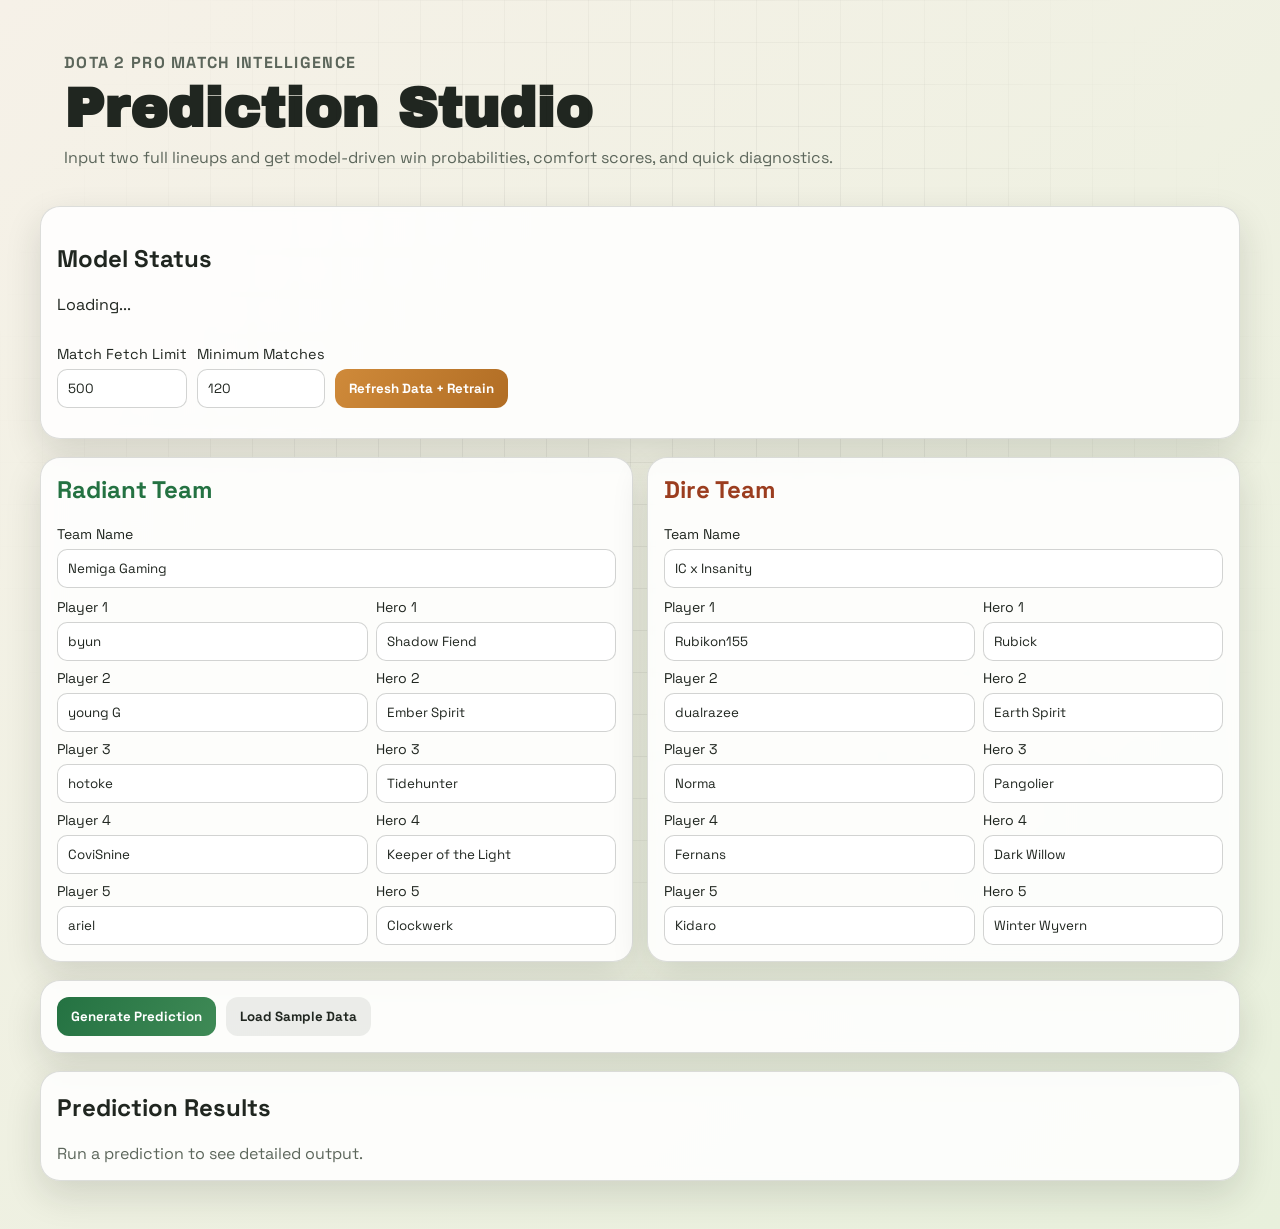
==== templates/index.html @ 1e5f4793 "Add README docs and Render static deployment setup" ====
<!doctype html>
<html lang="en">
<head>
  <meta charset="UTF-8">
  <meta name="viewport" content="width=device-width, initial-scale=1.0">
  <title>Dota 2 Prediction Studio</title>
  <link rel="preconnect" href="https://fonts.googleapis.com">
  <link rel="preconnect" href="https://fonts.gstatic.com" crossorigin>
  <link href="https://fonts.googleapis.com/css2?family=Archivo+Black&family=Space+Grotesk:wght@400;500;700&display=swap" rel="stylesheet">
  <link rel="stylesheet" href="/static/styles.css">
</head>
<body>
  <div class="bg-grid"></div>

  <main class="page">
    <header class="hero">
      <p class="kicker">Dota 2 Pro Match Intelligence</p>
      <h1>Prediction Studio</h1>
      <p class="subtitle">Input two full lineups and get model-driven win probabilities, comfort scores, and quick diagnostics.</p>
    </header>

    <section class="panel status-panel">
      <div>
        <h2>Model Status</h2>
        <p id="statusText">Loading...</p>
      </div>
      <div class="status-actions">
        <label>
          Match Fetch Limit
          <input id="matchLimit" type="number" min="100" max="2000" value="500">
        </label>
        <label>
          Minimum Matches
          <input id="minMatches" type="number" min="40" max="2000" value="120">
        </label>
        <button id="trainBtn" class="btn btn-secondary">Refresh Data + Retrain</button>
      </div>
      <div id="metricsBox" class="metrics-box"></div>
    </section>

    <section class="teams-grid">
      <article class="panel team-panel radiant">
        <h2>Radiant Team</h2>
        <label>Team Name <input id="radiantTeam" value="Nemiga Gaming"></label>
        <div class="input-grid" id="radiantRows"></div>
      </article>

      <article class="panel team-panel dire">
        <h2>Dire Team</h2>
        <label>Team Name <input id="direTeam" value="IC x Insanity"></label>
        <div class="input-grid" id="direRows"></div>
      </article>
    </section>

    <section class="panel action-panel">
      <button id="predictBtn" class="btn btn-primary">Generate Prediction</button>
      <button id="sampleBtn" class="btn btn-ghost">Load Sample Data</button>
    </section>

    <section class="panel results-panel" id="resultsPanel">
      <h2>Prediction Results</h2>
      <div id="resultPlaceholder" class="placeholder">Run a prediction to see detailed output.</div>
      <div id="resultContent" class="hidden"></div>
    </section>
  </main>

  <datalist id="heroSuggestions"></datalist>
  <datalist id="playerSuggestions"></datalist>

  <script src="/static/app.js"></script>
</body>
</html>
---- static/styles.css ----
:root {
  --bg-1: #f6f1e8;
  --bg-2: #e8f0dc;
  --ink: #202620;
  --muted: #5c665b;
  --radiant: #247242;
  --dire: #9b3d1f;
  --accent: #cf8a3a;
  --panel: rgba(255, 255, 255, 0.86);
  --border: rgba(32, 38, 32, 0.15);
  --shadow: 0 14px 36px rgba(30, 35, 27, 0.14);
}

* {
  box-sizing: border-box;
}

body {
  margin: 0;
  color: var(--ink);
  font-family: "Space Grotesk", sans-serif;
  background: linear-gradient(140deg, var(--bg-1), var(--bg-2));
  min-height: 100vh;
}

.bg-grid {
  position: fixed;
  inset: 0;
  pointer-events: none;
  background-image:
    linear-gradient(to right, rgba(0, 0, 0, 0.05) 1px, transparent 1px),
    linear-gradient(to bottom, rgba(0, 0, 0, 0.05) 1px, transparent 1px);
  background-size: 42px 42px;
  mask-image: radial-gradient(circle at center, black 35%, transparent 85%);
}

.page {
  width: min(1200px, 94vw);
  margin: 32px auto 48px;
  display: grid;
  gap: 18px;
}

.hero {
  padding: 20px 24px;
}

.kicker {
  margin: 0;
  font-weight: 700;
  letter-spacing: 0.08em;
  text-transform: uppercase;
  color: var(--muted);
}

h1 {
  margin: 8px 0 10px;
  font-family: "Archivo Black", sans-serif;
  font-size: clamp(2rem, 5vw, 3.5rem);
  line-height: 1;
}

.subtitle {
  margin: 0;
  max-width: 850px;
  color: var(--muted);
}

.panel {
  backdrop-filter: blur(6px);
  background: var(--panel);
  border: 1px solid var(--border);
  border-radius: 20px;
  padding: 16px;
  box-shadow: var(--shadow);
  animation: rise 420ms ease;
}

.status-panel {
  display: grid;
  gap: 14px;
}

.status-actions {
  display: flex;
  flex-wrap: wrap;
  gap: 10px;
  align-items: flex-end;
}

.status-actions label {
  display: grid;
  gap: 6px;
  font-size: 0.9rem;
}

.metrics-box {
  display: flex;
  flex-wrap: wrap;
  gap: 8px;
}

.metric-chip {
  background: rgba(32, 38, 32, 0.08);
  border: 1px solid rgba(32, 38, 32, 0.12);
  border-radius: 999px;
  padding: 6px 12px;
  font-size: 0.88rem;
}

.teams-grid {
  display: grid;
  grid-template-columns: repeat(2, minmax(0, 1fr));
  gap: 14px;
}

.team-panel h2 {
  margin-top: 0;
}

.team-panel.radiant h2 {
  color: var(--radiant);
}

.team-panel.dire h2 {
  color: var(--dire);
}

.input-grid {
  display: grid;
  gap: 8px;
  margin-top: 10px;
}

.row {
  display: grid;
  grid-template-columns: 1.3fr 1fr;
  gap: 8px;
}

label {
  display: grid;
  gap: 6px;
  font-size: 0.88rem;
}

input {
  width: 100%;
  border: 1px solid rgba(32, 38, 32, 0.2);
  border-radius: 10px;
  padding: 10px;
  background: rgba(255, 255, 255, 0.92);
  color: var(--ink);
  font-family: inherit;
}

.action-panel {
  display: flex;
  gap: 10px;
  flex-wrap: wrap;
}

.btn {
  border: none;
  border-radius: 12px;
  padding: 11px 14px;
  font-weight: 700;
  font-family: inherit;
  cursor: pointer;
  transition: transform 0.16s ease, box-shadow 0.16s ease;
}

.btn:hover {
  transform: translateY(-1px);
  box-shadow: 0 8px 18px rgba(32, 38, 32, 0.15);
}

.btn-primary {
  background: linear-gradient(120deg, var(--radiant), #3f8a56);
  color: #fff;
}

.btn-secondary {
  background: linear-gradient(120deg, var(--accent), #b16d24);
  color: #fff;
}

.btn-ghost {
  background: rgba(32, 38, 32, 0.08);
  color: var(--ink);
}

.results-panel h2 {
  margin-top: 4px;
}

.placeholder {
  color: var(--muted);
}

.hidden {
  display: none;
}

.winner-line {
  font-size: 1.2rem;
  font-weight: 700;
  margin-bottom: 12px;
}

.bars {
  display: grid;
  gap: 10px;
}

.bar-label {
  display: flex;
  justify-content: space-between;
  font-size: 0.92rem;
}

.bar-track {
  height: 12px;
  background: rgba(32, 38, 32, 0.12);
  border-radius: 99px;
  overflow: hidden;
}

.bar-fill {
  height: 100%;
  transition: width 350ms ease;
}

.bar-fill.radiant {
  background: linear-gradient(120deg, #3b925a, #1f6f40);
}

.bar-fill.dire {
  background: linear-gradient(120deg, #bf5a31, #8a3519);
}

.note {
  margin-top: 12px;
  color: var(--muted);
}

@keyframes rise {
  from {
    opacity: 0;
    transform: translateY(8px);
  }
  to {
    opacity: 1;
    transform: translateY(0);
  }
}

@media (max-width: 920px) {
  .teams-grid {
    grid-template-columns: 1fr;
  }

  .row {
    grid-template-columns: 1fr;
  }
}
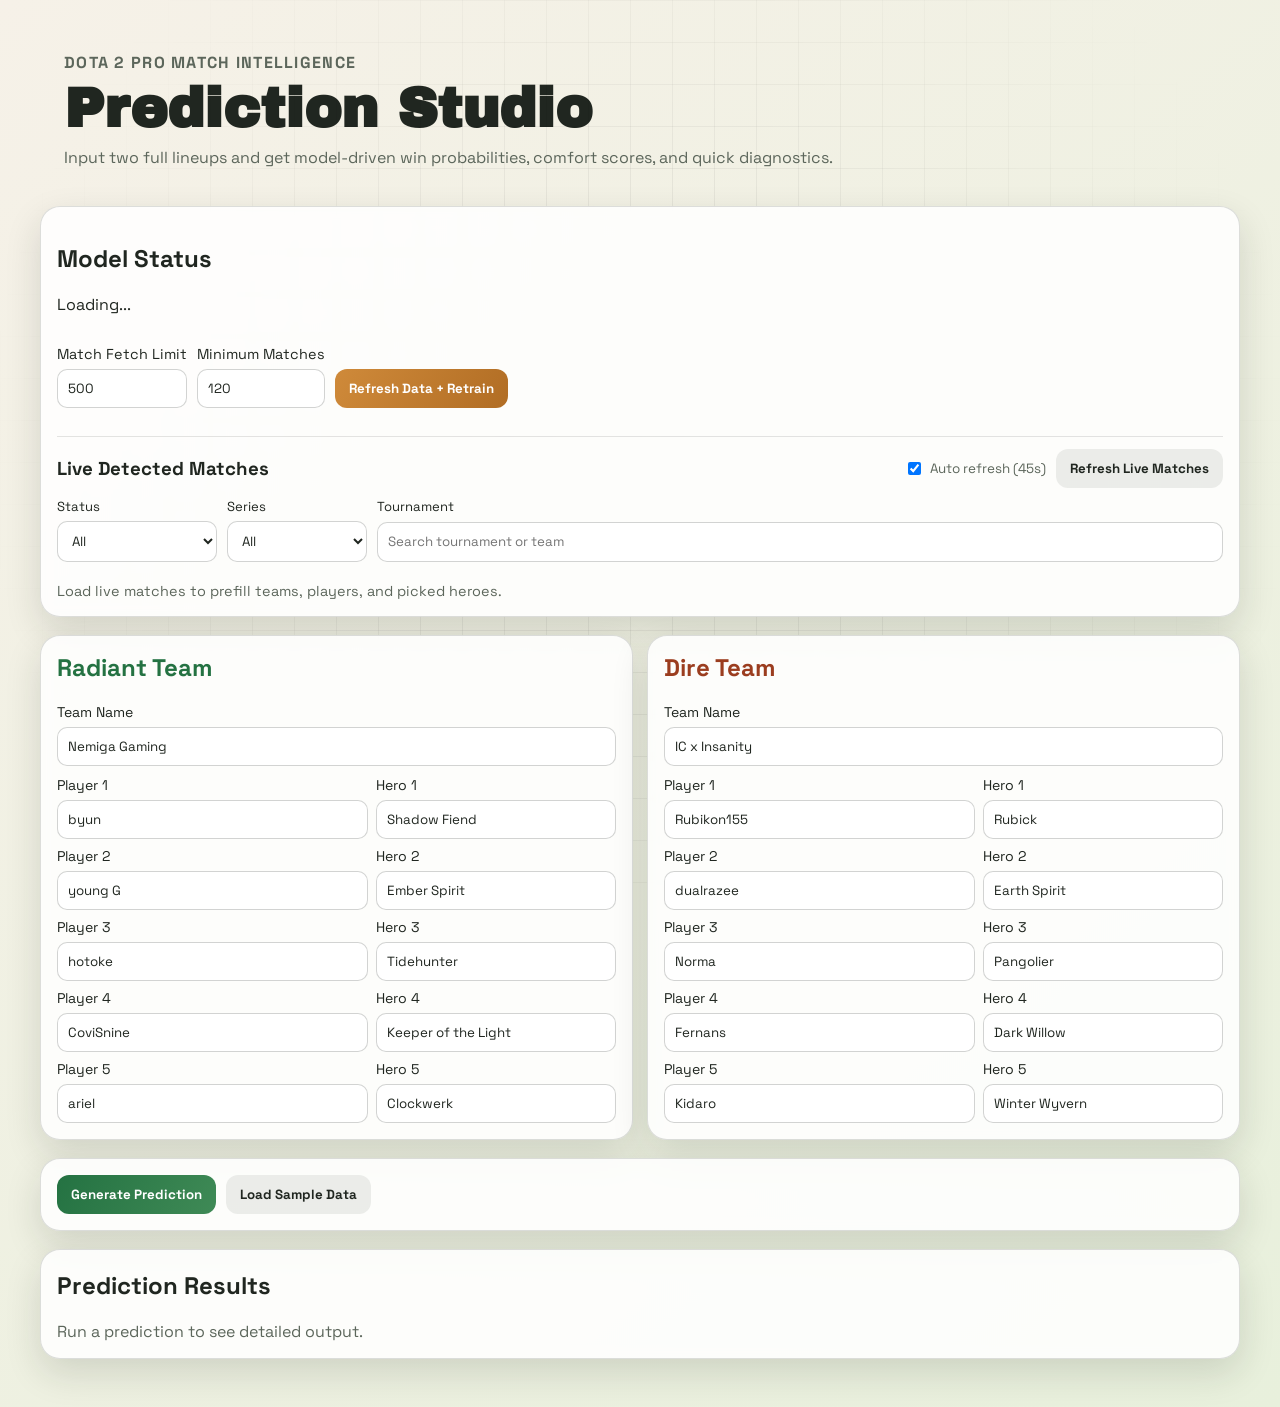
==== commit d496bd2b: "Enhance live match board with filters, details, and one-click prediction" ====
--- a/templates/index.html
+++ b/templates/index.html
@@ -36,6 +36,45 @@
         <button id="trainBtn" class="btn btn-secondary">Refresh Data + Retrain</button>
       </div>
       <div id="metricsBox" class="metrics-box"></div>
+
+      <div class="live-panel">
+        <div class="live-panel-header">
+          <h3>Live Detected Matches</h3>
+          <div class="live-panel-tools">
+            <label class="live-auto-refresh">
+              <input id="liveAutoRefresh" type="checkbox" checked>
+              Auto refresh (45s)
+            </label>
+            <button id="refreshLiveBtn" class="btn btn-ghost" type="button">Refresh Live Matches</button>
+          </div>
+        </div>
+        <div class="live-filters">
+          <label>
+            Status
+            <select id="liveFilterStatus">
+              <option value="all">All</option>
+              <option value="live">Live</option>
+              <option value="upcoming">Upcoming</option>
+              <option value="draft">Draft</option>
+            </select>
+          </label>
+          <label>
+            Series
+            <select id="liveFilterSeries">
+              <option value="all">All</option>
+              <option value="1">BO1</option>
+              <option value="3">BO3</option>
+              <option value="5">BO5</option>
+            </select>
+          </label>
+          <label>
+            Tournament
+            <input id="liveFilterTournament" type="text" placeholder="Search tournament or team">
+          </label>
+        </div>
+        <div id="liveMatchCards" class="live-cards"></div>
+        <p id="liveMatchStatus" class="live-status">Load live matches to prefill teams, players, and picked heroes.</p>
+      </div>
     </section>
 
     <section class="teams-grid">
--- a/static/styles.css
+++ b/static/styles.css
@@ -100,6 +100,226 @@
   gap: 8px;
 }
 
+.live-panel {
+  display: grid;
+  gap: 10px;
+  border-top: 1px solid rgba(32, 38, 32, 0.12);
+  padding-top: 12px;
+}
+
+.live-panel-header {
+  display: flex;
+  align-items: center;
+  justify-content: space-between;
+  gap: 10px;
+  flex-wrap: wrap;
+}
+
+.live-panel-header h3 {
+  margin: 0;
+}
+
+.live-panel-tools {
+  display: flex;
+  align-items: center;
+  gap: 10px;
+  flex-wrap: wrap;
+}
+
+.live-filters {
+  display: grid;
+  grid-template-columns: 160px 140px minmax(240px, 1fr);
+  gap: 10px;
+}
+
+.live-filters label {
+  font-size: 0.82rem;
+}
+
+.live-auto-refresh {
+  display: inline-flex;
+  align-items: center;
+  gap: 6px;
+  font-size: 0.84rem;
+  color: var(--muted);
+}
+
+.live-auto-refresh input {
+  width: auto;
+  padding: 0;
+}
+
+.live-cards {
+  display: grid;
+  gap: 10px;
+}
+
+.live-empty {
+  border: 1px dashed rgba(32, 38, 32, 0.22);
+  border-radius: 12px;
+  padding: 14px;
+  color: var(--muted);
+  background: rgba(255, 255, 255, 0.56);
+}
+
+.live-card {
+  border: 1px solid rgba(32, 38, 32, 0.16);
+  border-radius: 14px;
+  padding: 12px;
+  background: rgba(255, 255, 255, 0.78);
+  display: grid;
+  gap: 10px;
+}
+
+.live-top {
+  display: flex;
+  justify-content: space-between;
+  gap: 10px;
+  align-items: center;
+  flex-wrap: wrap;
+}
+
+.live-meta {
+  display: grid;
+  gap: 4px;
+}
+
+.live-actions {
+  display: flex;
+  gap: 8px;
+  flex-wrap: wrap;
+  justify-content: flex-end;
+}
+
+.live-league {
+  font-size: 0.97rem;
+  font-weight: 700;
+}
+
+.live-info {
+  color: var(--muted);
+  font-size: 0.86rem;
+}
+
+.live-teams {
+  display: grid;
+  grid-template-columns: 1fr auto 1fr;
+  align-items: center;
+  gap: 8px;
+}
+
+.live-team {
+  display: flex;
+  align-items: center;
+  gap: 8px;
+  min-width: 0;
+}
+
+.live-team.dire {
+  justify-content: flex-end;
+}
+
+.team-logo {
+  width: 30px;
+  height: 30px;
+  border-radius: 50%;
+  object-fit: cover;
+  border: 1px solid rgba(32, 38, 32, 0.2);
+  background: #fff;
+}
+
+.team-logo.fallback {
+  display: inline-flex;
+  align-items: center;
+  justify-content: center;
+  font-size: 0.73rem;
+  font-weight: 700;
+  color: var(--ink);
+  background: rgba(32, 38, 32, 0.08);
+}
+
+.team-name {
+  font-weight: 700;
+  white-space: nowrap;
+  overflow: hidden;
+  text-overflow: ellipsis;
+}
+
+.versus {
+  font-size: 0.78rem;
+  font-weight: 700;
+  letter-spacing: 0.07em;
+  color: var(--muted);
+}
+
+.live-draft {
+  font-size: 0.85rem;
+  color: var(--muted);
+}
+
+.live-apply {
+  padding: 8px 12px;
+  font-size: 0.85rem;
+}
+
+.live-toggle,
+.live-predict {
+  padding: 8px 12px;
+  font-size: 0.85rem;
+}
+
+.live-details {
+  display: grid;
+  grid-template-columns: repeat(2, minmax(0, 1fr));
+  gap: 10px;
+  border-top: 1px solid rgba(32, 38, 32, 0.12);
+  padding-top: 10px;
+}
+
+.lineup {
+  border: 1px solid rgba(32, 38, 32, 0.14);
+  border-radius: 10px;
+  background: rgba(255, 255, 255, 0.7);
+  padding: 10px;
+}
+
+.lineup h4 {
+  margin: 0 0 8px;
+  font-size: 0.9rem;
+}
+
+.lineup.radiant h4 {
+  color: var(--radiant);
+}
+
+.lineup.dire h4 {
+  color: var(--dire);
+}
+
+.lineup ul {
+  margin: 0;
+  padding-left: 18px;
+  display: grid;
+  gap: 6px;
+  font-size: 0.85rem;
+}
+
+select {
+  width: 100%;
+  border: 1px solid rgba(32, 38, 32, 0.2);
+  border-radius: 10px;
+  padding: 10px;
+  background: rgba(255, 255, 255, 0.92);
+  color: var(--ink);
+  font-family: inherit;
+}
+
+.live-status {
+  margin: 0;
+  color: var(--muted);
+  font-size: 0.9rem;
+}
+
 .metric-chip {
   background: rgba(32, 38, 32, 0.08);
   border: 1px solid rgba(32, 38, 32, 0.12);
@@ -263,4 +483,30 @@
   .row {
     grid-template-columns: 1fr;
   }
-}
+
+  .live-teams {
+    grid-template-columns: 1fr;
+    justify-items: start;
+  }
+
+  .live-team.dire {
+    justify-content: flex-start;
+  }
+
+  .versus {
+    display: none;
+  }
+
+  .live-filters {
+    grid-template-columns: 1fr;
+  }
+
+  .live-actions {
+    width: 100%;
+    justify-content: flex-start;
+  }
+
+  .live-details {
+    grid-template-columns: 1fr;
+  }
+}
